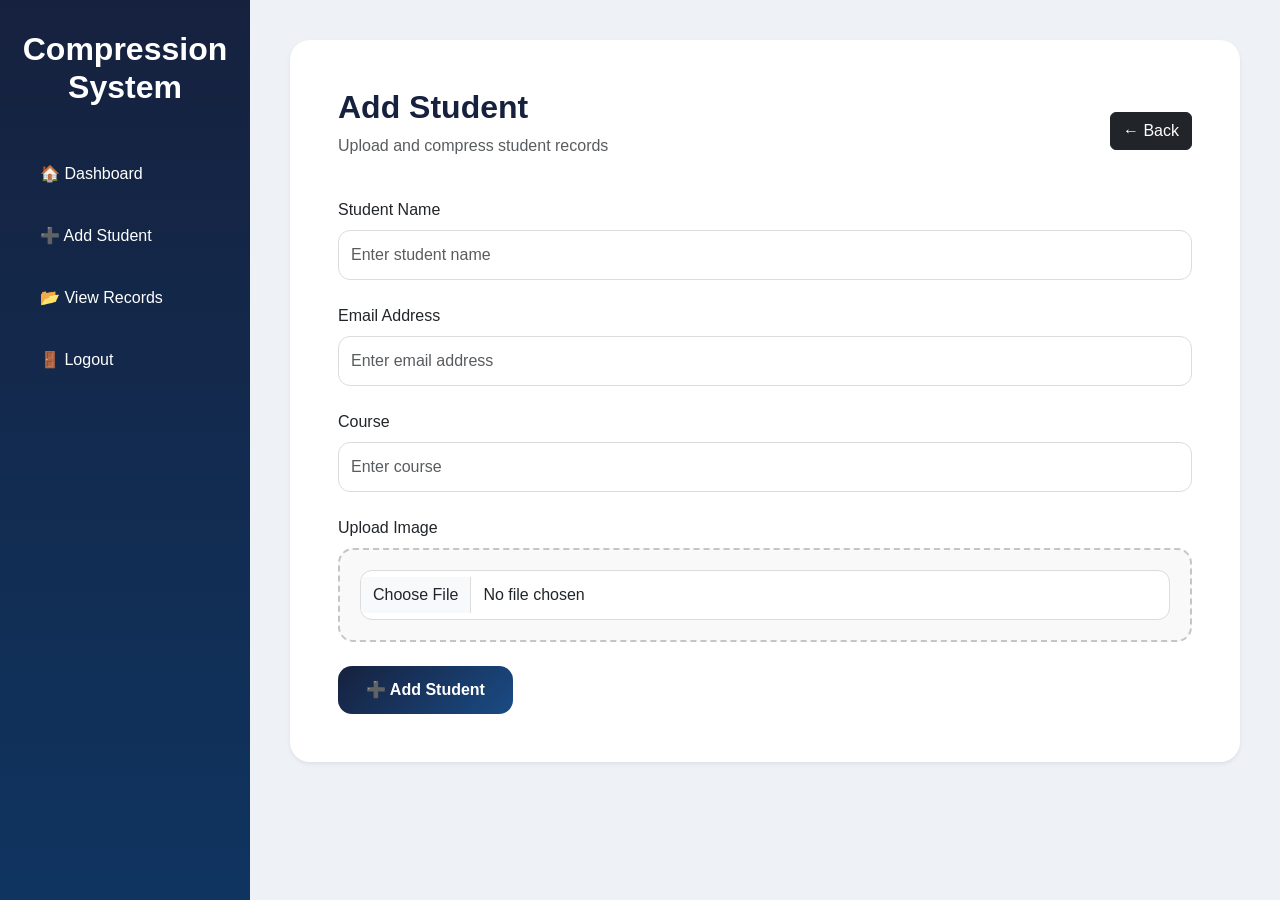
==== templates/add_student.html @ 1ff15000 "Initial Project Upload" ====
<!DOCTYPE html>
<html lang="en">
<head>
    <meta charset="UTF-8">
    <meta name="viewport" content="width=device-width, initial-scale=1.0">

    <title>Add Student</title>

    <!-- Bootstrap -->
    <link href="https://cdn.jsdelivr.net/npm/bootstrap@5.3.3/dist/css/bootstrap.min.css" rel="stylesheet">

    <style>

        body{
            margin: 0;
            background: #eef2f7;
            font-family: Arial, sans-serif;
        }

        /* Sidebar */
        .sidebar{
            width: 250px;
            height: 100vh;
            background: linear-gradient(to bottom, #16213e, #0f3460);
            position: fixed;
            padding-top: 30px;
        }

        .sidebar h2{
            color: white;
            text-align: center;
            margin-bottom: 40px;
            font-weight: bold;
        }

        .sidebar a{
            display: block;
            color: white;
            text-decoration: none;
            padding: 15px 25px;
            margin: 8px 15px;
            border-radius: 12px;
            transition: 0.3s;
            font-size: 16px;
        }

        .sidebar a:hover{
            background: rgba(255,255,255,0.15);
            transform: translateX(5px);
        }

        /* Main */
        .main{
            margin-left: 250px;
            padding: 40px;
        }

        .card{
            border: none;
            border-radius: 20px;
        }

        .main-title{
            font-weight: bold;
            color: #16213e;
        }

        /* Inputs */
        .form-control{
            border-radius: 12px;
            padding: 12px;
            border: 1px solid #dcdcdc;
        }

        .form-control:focus{
            box-shadow: none;
            border-color: #1a4b84;
        }

        /* Button */
        .btn-custom{
            background: linear-gradient(135deg, #16213e, #1a4b84);
            color: white;
            border: none;
            border-radius: 14px;
            padding: 12px 28px;
            font-weight: 600;
            transition: 0.3s;
        }

        .btn-custom:hover{
            background: linear-gradient(135deg, #1a4b84, #2563eb);
            color: white;
            transform: translateY(-2px);
        }

        .upload-box{
            border: 2px dashed #c5c5c5;
            border-radius: 15px;
            padding: 20px;
            background: #f9f9f9;
        }

    </style>

</head>

<body>

    <!-- Sidebar -->
    <div class="sidebar">

        <h2>
            Compression System
        </h2>

        <a href="/dashboard">
            🏠 Dashboard
        </a>

        <a href="/add_student">
            ➕ Add Student
        </a>

        <a href="/view_students">
            📂 View Records
        </a>

        <a href="/">
            🚪 Logout
        </a>

    </div>

    <!-- Main -->
    <div class="main">

        <div class="card shadow-sm p-5">

            <!-- Top -->
            <div class="d-flex justify-content-between align-items-center mb-4">

                <div>

                    <h2 class="main-title">
                        Add Student
                    </h2>

                    <p class="text-muted">
                        Upload and compress student records
                    </p>

                </div>

                <a href="/dashboard"
                   class="btn btn-dark">

                   ← Back

                </a>

            </div>

            <!-- Form -->
            <form method="POST"
                  enctype="multipart/form-data">

                <!-- Name -->
                <div class="mb-4">

                    <label class="form-label">
                        Student Name
                    </label>

                    <input type="text"
                           name="name"
                           class="form-control"
                           placeholder="Enter student name"
                           required>

                </div>

                <!-- Email -->
                <div class="mb-4">

                    <label class="form-label">
                        Email Address
                    </label>

                    <input type="email"
                           name="email"
                           class="form-control"
                           placeholder="Enter email address"
                           required>

                </div>

                <!-- Course -->
                <div class="mb-4">

                    <label class="form-label">
                        Course
                    </label>

                    <input type="text"
                           name="course"
                           class="form-control"
                           placeholder="Enter course"
                           required>

                </div>

                <!-- Upload -->
                <div class="mb-4">

                    <label class="form-label">
                        Upload Image
                    </label>

                    <div class="upload-box">

                        <input type="file"
                               name="file"
                               class="form-control"
                               required>

                    </div>

                </div>

                <!-- Button -->
                <button type="submit"
                        class="btn btn-custom">

                    ➕ Add Student

                </button>

            </form>

        </div>

    </div>

</body>
</html>
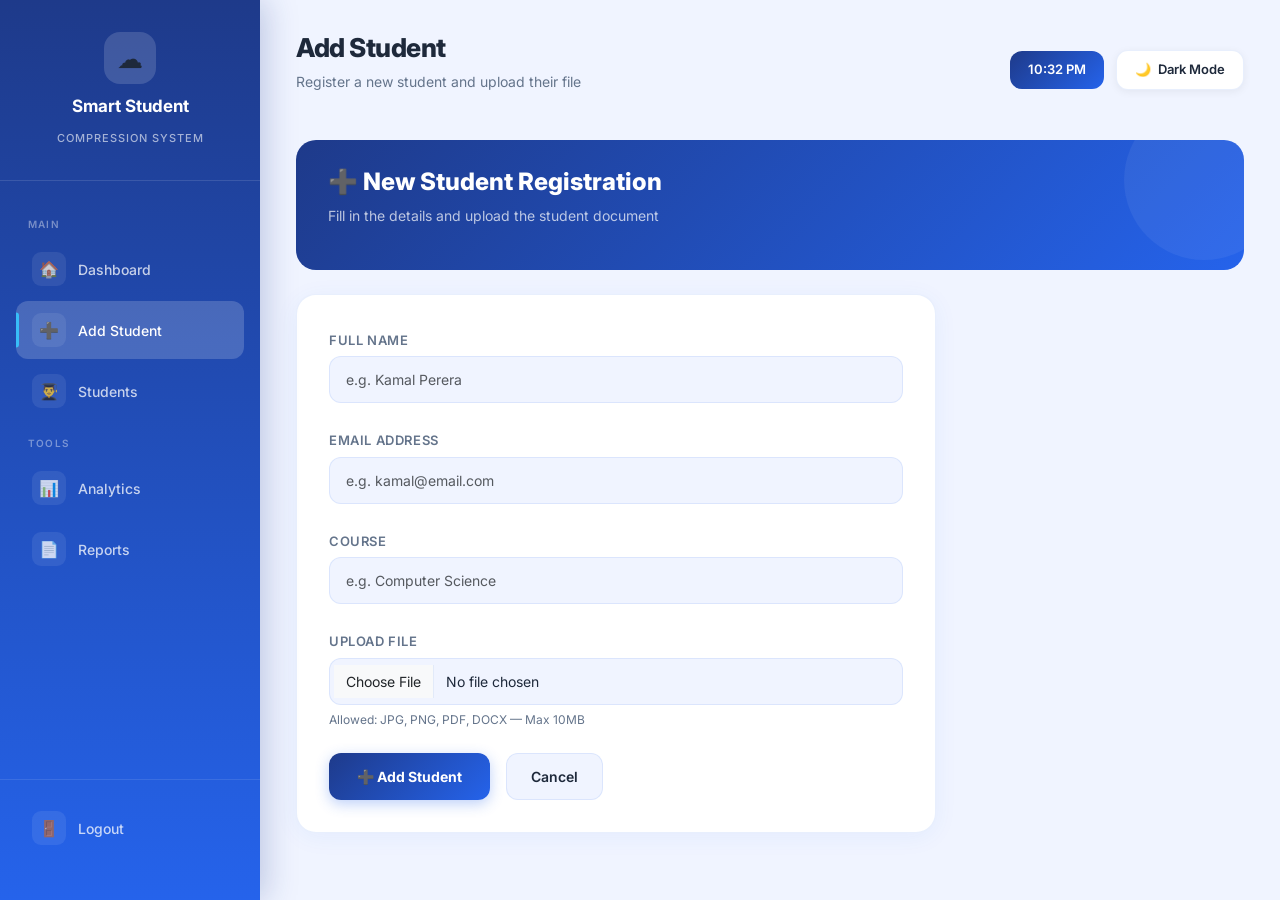
==== commit d29647f3: "NEW ADD STUDENT PAGE" ====
--- a/templates/add_student.html
+++ b/templates/add_student.html
@@ -3,244 +3,98 @@
 <head>
     <meta charset="UTF-8">
     <meta name="viewport" content="width=device-width, initial-scale=1.0">
-
     <title>Add Student</title>
-
-    <!-- Bootstrap -->
+    <link href="https://fonts.googleapis.com/css2?family=Inter:wght@400;500;600;700;800&display=swap" rel="stylesheet">
     <link href="https://cdn.jsdelivr.net/npm/bootstrap@5.3.3/dist/css/bootstrap.min.css" rel="stylesheet">
-
-    <style>
-
-        body{
-            margin: 0;
-            background: #eef2f7;
-            font-family: Arial, sans-serif;
-        }
-
-        /* Sidebar */
-        .sidebar{
-            width: 250px;
-            height: 100vh;
-            background: linear-gradient(to bottom, #16213e, #0f3460);
-            position: fixed;
-            padding-top: 30px;
-        }
-
-        .sidebar h2{
-            color: white;
-            text-align: center;
-            margin-bottom: 40px;
-            font-weight: bold;
-        }
-
-        .sidebar a{
-            display: block;
-            color: white;
-            text-decoration: none;
-            padding: 15px 25px;
-            margin: 8px 15px;
-            border-radius: 12px;
-            transition: 0.3s;
-            font-size: 16px;
-        }
-
-        .sidebar a:hover{
-            background: rgba(255,255,255,0.15);
-            transform: translateX(5px);
-        }
-
-        /* Main */
-        .main{
-            margin-left: 250px;
-            padding: 40px;
-        }
-
-        .card{
-            border: none;
-            border-radius: 20px;
-        }
-
-        .main-title{
-            font-weight: bold;
-            color: #16213e;
-        }
-
-        /* Inputs */
-        .form-control{
-            border-radius: 12px;
-            padding: 12px;
-            border: 1px solid #dcdcdc;
-        }
-
-        .form-control:focus{
-            box-shadow: none;
-            border-color: #1a4b84;
-        }
-
-        /* Button */
-        .btn-custom{
-            background: linear-gradient(135deg, #16213e, #1a4b84);
-            color: white;
-            border: none;
-            border-radius: 14px;
-            padding: 12px 28px;
-            font-weight: 600;
-            transition: 0.3s;
-        }
-
-        .btn-custom:hover{
-            background: linear-gradient(135deg, #1a4b84, #2563eb);
-            color: white;
-            transform: translateY(-2px);
-        }
-
-        .upload-box{
-            border: 2px dashed #c5c5c5;
-            border-radius: 15px;
-            padding: 20px;
-            background: #f9f9f9;
-        }
-
-    </style>
-
+    <link rel="stylesheet" href="/static/css/style.css">
 </head>
-
 <body>
 
-    <!-- Sidebar -->
-    <div class="sidebar">
+    <!-- SIDEBAR -->
+    <aside class="sidebar">
+        <div class="sidebar-logo">
+            <div class="logo-icon">☁</div>
+            <h2>Smart Student</h2>
+            <span>Compression System</span>
+        </div>
+        <nav class="sidebar-nav">
+            <div class="nav-label">Main</div>
+            <a href="/dashboard"><span class="nav-icon">🏠</span> Dashboard</a>
+            <a href="/add_student" class="active"><span class="nav-icon">➕</span> Add Student</a>
+            <a href="/view_students"><span class="nav-icon">👨‍🎓</span> Students</a>
+            <div class="nav-label">Tools</div>
+            <a href="/analytics"><span class="nav-icon">📊</span> Analytics</a>
+            <a href="/export_pdf"><span class="nav-icon">📄</span> Reports</a>
+        </nav>
+        <div class="sidebar-footer">
+            <a href="/"><span class="nav-icon">🚪</span> Logout</a>
+        </div>
+    </aside>
 
-        <h2>
-            Compression System
-        </h2>
+    <!-- MAIN -->
+    <main class="main">
 
-        <a href="/dashboard">
-            🏠 Dashboard
-        </a>
+        <div class="topbar anim-fade-in">
+            <div class="topbar-left">
+                <h1>Add Student</h1>
+                <p>Register a new student and upload their file</p>
+            </div>
+            <div class="topbar-right">
+                <div class="badge-time" id="liveClock">—</div>
+                <button class="dark-toggle" onclick="toggleDark()">
+                    <span id="darkIcon">🌙</span> Dark Mode
+                </button>
+            </div>
+        </div>
 
-        <a href="/add_student">
-            ➕ Add Student
-        </a>
+        <div class="page-header anim-slide-up">
+            <h1>➕ New Student Registration</h1>
+            <p>Fill in the details and upload the student document</p>
+        </div>
 
-        <a href="/view_students">
-            📂 View Records
-        </a>
+        <div class="card-glass form-card anim-slide-up delay-1" style="max-width: 640px;">
+            <form method="POST" action="/add_student" enctype="multipart/form-data">
 
-        <a href="/">
-            🚪 Logout
-        </a>
-
-    </div>
-
-    <!-- Main -->
-    <div class="main">
-
-        <div class="card shadow-sm p-5">
-
-            <!-- Top -->
-            <div class="d-flex justify-content-between align-items-center mb-4">
-
-                <div>
-
-                    <h2 class="main-title">
-                        Add Student
-                    </h2>
-
-                    <p class="text-muted">
-                        Upload and compress student records
-                    </p>
-
+                <div class="mb-4">
+                    <label class="form-label">Full Name</label>
+                    <input type="text" name="name" class="form-control" placeholder="e.g. Kamal Perera" required>
                 </div>
 
-                <a href="/dashboard"
-                   class="btn btn-dark">
-
-                   ← Back
-
-                </a>
-
-            </div>
-
-            <!-- Form -->
-            <form method="POST"
-                  enctype="multipart/form-data">
-
-                <!-- Name -->
                 <div class="mb-4">
-
-                    <label class="form-label">
-                        Student Name
-                    </label>
-
-                    <input type="text"
-                           name="name"
-                           class="form-control"
-                           placeholder="Enter student name"
-                           required>
-
+                    <label class="form-label">Email Address</label>
+                    <input type="email" name="email" class="form-control" placeholder="e.g. kamal@email.com" required>
                 </div>
 
-                <!-- Email -->
                 <div class="mb-4">
-
-                    <label class="form-label">
-                        Email Address
-                    </label>
-
-                    <input type="email"
-                           name="email"
-                           class="form-control"
-                           placeholder="Enter email address"
-                           required>
-
+                    <label class="form-label">Course</label>
+                    <input type="text" name="course" class="form-control" placeholder="e.g. Computer Science" required>
                 </div>
 
-                <!-- Course -->
                 <div class="mb-4">
-
-                    <label class="form-label">
-                        Course
-                    </label>
-
-                    <input type="text"
-                           name="course"
-                           class="form-control"
-                           placeholder="Enter course"
-                           required>
-
+                    <label class="form-label">Upload File</label>
+                    <input type="file" name="file" class="form-control" accept=".png,.jpg,.jpeg,.pdf,.docx" required>
+                    <small style="color:var(--muted);font-size:12px;margin-top:6px;display:block;">
+                        Allowed: JPG, PNG, PDF, DOCX — Max 10MB
+                    </small>
                 </div>
 
-                <!-- Upload -->
-                <div class="mb-4">
-
-                    <label class="form-label">
-                        Upload Image
-                    </label>
-
-                    <div class="upload-box">
-
-                        <input type="file"
-                               name="file"
-                               class="form-control"
-                               required>
-
-                    </div>
-
+                <div class="d-flex gap-3 mt-4">
+                    <button type="submit" class="btn-primary-custom">➕ Add Student</button>
+                    <a href="/view_students" class="btn-secondary-custom">Cancel</a>
                 </div>
 
-                <!-- Button -->
-                <button type="submit"
-                        class="btn btn-custom">
-
-                    ➕ Add Student
-
-                </button>
-
             </form>
-
         </div>
 
-    </div>
+    </main>
 
+    <script>
+        function updateClock() {
+            document.getElementById('liveClock').textContent =
+                new Date().toLocaleTimeString([], { hour: '2-digit', minute: '2-digit' });
+        }
+        updateClock(); setInterval(updateClock, 1000);
+        function toggleDark() { document.body.classList.toggle('dark'); }
+    </script>
 </body>
 </html>
--- a/static/css/style.css
+++ b/static/css/style.css
@@ -0,0 +1,480 @@
+/* ─── ROOT VARIABLES ─── */
+:root {
+    --navy:       #1E3A8A;
+    --blue:       #2563EB;
+    --blue-light: #3B82F6;
+    --accent:     #38BDF8;
+    --green:      #34D399;
+    --bg:         #F0F4FF;
+    --surface:    #FFFFFF;
+    --text:       #1E293B;
+    --muted:      #64748B;
+    --border:     rgba(37,99,235,.10);
+    --sidebar-w:  260px;
+}
+
+*, *::before, *::after {
+    box-sizing: border-box;
+    margin: 0;
+    padding: 0;
+}
+
+body {
+    font-family: 'Inter', sans-serif;
+    background: var(--bg);
+    color: var(--text);
+    transition: background .3s, color .3s;
+}
+
+/* ─── DARK MODE ─── */
+body.dark {
+    --bg:      #0D1117;
+    --surface: #161B22;
+    --text:    #E6EDF3;
+    --muted:   #8B949E;
+    --border:  rgba(255,255,255,.07);
+}
+body.dark .sidebar {
+    background: linear-gradient(180deg,#0D1117,#161B22);
+    border-right: 1px solid var(--border);
+}
+body.dark .card-glass { background: var(--surface); }
+body.dark .action-btn { background: var(--surface); color: var(--text); }
+body.dark input,
+body.dark select,
+body.dark textarea {
+    background: #1e1e2e;
+    color: var(--text);
+    border-color: var(--border);
+}
+
+/* ─── SIDEBAR ─── */
+.sidebar {
+    width: var(--sidebar-w);
+    height: 100vh;
+    position: fixed;
+    left: 0; top: 0;
+    background: linear-gradient(180deg, var(--navy) 0%, var(--blue) 100%);
+    padding: 32px 0;
+    display: flex;
+    flex-direction: column;
+    box-shadow: 5px 0 30px rgba(30,58,138,.25);
+    z-index: 100;
+}
+
+.sidebar-logo {
+    text-align: center;
+    padding: 0 24px 32px;
+    border-bottom: 1px solid rgba(255,255,255,.12);
+}
+
+.sidebar-logo .logo-icon {
+    width: 52px; height: 52px;
+    background: rgba(255,255,255,.15);
+    border-radius: 16px;
+    display: flex; align-items: center; justify-content: center;
+    font-size: 26px;
+    margin: 0 auto 12px;
+}
+
+.sidebar-logo h2 {
+    color: #fff;
+    font-size: 17px;
+    font-weight: 700;
+}
+
+.sidebar-logo span {
+    color: rgba(255,255,255,.6);
+    font-size: 11px;
+    font-weight: 500;
+    text-transform: uppercase;
+    letter-spacing: 1px;
+}
+
+.sidebar-nav { flex: 1; padding: 20px 16px; }
+
+.nav-label {
+    color: rgba(255,255,255,.4);
+    font-size: 10px;
+    font-weight: 600;
+    text-transform: uppercase;
+    letter-spacing: 1.2px;
+    padding: 0 12px;
+    margin: 16px 0 8px;
+}
+
+.sidebar a {
+    display: flex;
+    align-items: center;
+    gap: 12px;
+    padding: 12px 16px;
+    margin: 3px 0;
+    color: rgba(255,255,255,.75);
+    text-decoration: none;
+    border-radius: 12px;
+    font-size: 14px;
+    font-weight: 500;
+    transition: all .25s ease;
+    position: relative;
+    overflow: hidden;
+}
+
+.sidebar a .nav-icon {
+    width: 34px; height: 34px;
+    display: flex; align-items: center; justify-content: center;
+    border-radius: 9px;
+    background: rgba(255,255,255,.08);
+    font-size: 16px;
+    flex-shrink: 0;
+    transition: all .25s ease;
+}
+
+.sidebar a:hover {
+    color: #fff;
+    background: rgba(255,255,255,.13);
+    transform: translateX(4px);
+}
+
+.sidebar a:hover .nav-icon { background: rgba(255,255,255,.2); }
+
+.sidebar a.active { color: #fff; background: rgba(255,255,255,.18); }
+
+.sidebar a.active::before {
+    content: '';
+    position: absolute;
+    left: 0; top: 50%;
+    transform: translateY(-50%);
+    width: 3px; height: 60%;
+    background: var(--accent);
+    border-radius: 0 4px 4px 0;
+}
+
+.sidebar-footer {
+    padding: 16px 16px 8px;
+    border-top: 1px solid rgba(255,255,255,.1);
+}
+
+/* ─── MAIN LAYOUT ─── */
+.main { margin-left: var(--sidebar-w); padding: 32px 36px; min-height: 100vh; }
+
+/* ─── TOP BAR ─── */
+.topbar {
+    display: flex;
+    align-items: center;
+    justify-content: space-between;
+    margin-bottom: 32px;
+}
+
+.topbar-left h1 { font-size: 26px; font-weight: 800; letter-spacing: -.5px; }
+.topbar-left p  { color: var(--muted); font-size: 14px; margin-top: 2px; }
+
+.topbar-right { display: flex; align-items: center; gap: 12px; }
+
+.badge-time {
+    background: linear-gradient(135deg, var(--navy), var(--blue));
+    color: #fff;
+    padding: 9px 18px;
+    border-radius: 12px;
+    font-size: 13px;
+    font-weight: 600;
+}
+
+.dark-toggle {
+    background: var(--surface);
+    border: 1px solid var(--border);
+    color: var(--text);
+    padding: 9px 18px;
+    border-radius: 12px;
+    font-size: 13px;
+    font-weight: 600;
+    cursor: pointer;
+    display: flex;
+    align-items: center;
+    gap: 7px;
+    transition: all .2s;
+    box-shadow: 0 2px 8px rgba(0,0,0,.06);
+}
+
+.dark-toggle:hover { transform: translateY(-2px); }
+
+/* ─── GLASS CARD ─── */
+.card-glass {
+    background: var(--surface);
+    border: 1px solid var(--border);
+    border-radius: 20px;
+    box-shadow: 0 4px 24px rgba(37,99,235,.06);
+    transition: transform .3s ease, box-shadow .3s ease;
+}
+
+.card-glass:hover {
+    transform: translateY(-4px);
+    box-shadow: 0 12px 36px rgba(37,99,235,.12);
+}
+
+/* ─── PAGE TITLE CARD ─── */
+.page-header {
+    background: linear-gradient(135deg, var(--navy), var(--blue));
+    border-radius: 20px;
+    padding: 28px 32px;
+    margin-bottom: 24px;
+    color: #fff;
+    position: relative;
+    overflow: hidden;
+}
+
+.page-header::after {
+    content: '';
+    position: absolute;
+    top: -40px; right: -40px;
+    width: 160px; height: 160px;
+    background: rgba(255,255,255,.06);
+    border-radius: 50%;
+}
+
+.page-header h1 { font-size: 24px; font-weight: 800; }
+.page-header p  { color: rgba(255,255,255,.7); font-size: 14px; margin-top: 4px; }
+
+/* ─── FORM STYLES ─── */
+.form-card { padding: 32px; }
+
+.form-label {
+    font-size: 13px;
+    font-weight: 600;
+    color: var(--muted);
+    text-transform: uppercase;
+    letter-spacing: .6px;
+    margin-bottom: 6px;
+}
+
+.form-control, .form-select {
+    border: 1.5px solid var(--border);
+    border-radius: 12px;
+    padding: 12px 16px;
+    font-size: 14px;
+    font-family: 'Inter', sans-serif;
+    transition: all .2s;
+    background: var(--bg);
+    color: var(--text);
+}
+
+.form-control:focus, .form-select:focus {
+    border-color: var(--blue);
+    box-shadow: 0 0 0 4px rgba(37,99,235,.1);
+    outline: none;
+    background: var(--surface);
+}
+
+/* ─── BUTTONS ─── */
+.btn-primary-custom {
+    background: linear-gradient(135deg, var(--navy), var(--blue));
+    color: #fff;
+    border: none;
+    border-radius: 12px;
+    padding: 13px 28px;
+    font-size: 14px;
+    font-weight: 700;
+    cursor: pointer;
+    transition: all .25s ease;
+    box-shadow: 0 4px 14px rgba(37,99,235,.3);
+    display: inline-flex;
+    align-items: center;
+    gap: 8px;
+    text-decoration: none;
+}
+
+.btn-primary-custom:hover {
+    transform: translateY(-3px);
+    box-shadow: 0 8px 22px rgba(37,99,235,.4);
+    color: #fff;
+}
+
+.btn-secondary-custom {
+    background: var(--bg);
+    color: var(--text);
+    border: 1.5px solid var(--border);
+    border-radius: 12px;
+    padding: 12px 24px;
+    font-size: 14px;
+    font-weight: 600;
+    cursor: pointer;
+    transition: all .25s;
+    text-decoration: none;
+    display: inline-flex;
+    align-items: center;
+    gap: 8px;
+}
+
+.btn-secondary-custom:hover {
+    background: var(--surface);
+    transform: translateY(-2px);
+    color: var(--text);
+}
+
+.btn-danger-custom {
+    background: rgba(239,68,68,.1);
+    color: #EF4444;
+    border: 1.5px solid rgba(239,68,68,.2);
+    border-radius: 10px;
+    padding: 8px 16px;
+    font-size: 13px;
+    font-weight: 600;
+    cursor: pointer;
+    transition: all .2s;
+    text-decoration: none;
+    display: inline-flex;
+    align-items: center;
+    gap: 6px;
+}
+
+.btn-danger-custom:hover {
+    background: #EF4444;
+    color: #fff;
+    border-color: #EF4444;
+}
+
+.btn-edit-custom {
+    background: rgba(37,99,235,.1);
+    color: var(--blue);
+    border: 1.5px solid rgba(37,99,235,.2);
+    border-radius: 10px;
+    padding: 8px 16px;
+    font-size: 13px;
+    font-weight: 600;
+    cursor: pointer;
+    transition: all .2s;
+    text-decoration: none;
+    display: inline-flex;
+    align-items: center;
+    gap: 6px;
+}
+
+.btn-edit-custom:hover {
+    background: var(--blue);
+    color: #fff;
+}
+
+/* ─── TABLE ─── */
+.table-card { padding: 0; overflow: hidden; }
+
+.table-header {
+    padding: 24px 28px;
+    border-bottom: 1px solid var(--border);
+    display: flex;
+    align-items: center;
+    justify-content: space-between;
+    flex-wrap: wrap;
+    gap: 12px;
+}
+
+.table-header h4 { font-size: 16px; font-weight: 700; }
+
+.search-box {
+    display: flex;
+    align-items: center;
+    gap: 10px;
+    background: var(--bg);
+    border: 1.5px solid var(--border);
+    border-radius: 12px;
+    padding: 10px 16px;
+}
+
+.search-box input {
+    border: none;
+    background: transparent;
+    font-size: 14px;
+    color: var(--text);
+    outline: none;
+    width: 220px;
+    font-family: 'Inter', sans-serif;
+}
+
+.search-box input::placeholder { color: var(--muted); }
+
+.data-table { width: 100%; border-collapse: collapse; }
+
+.data-table thead tr {
+    background: rgba(37,99,235,.04);
+    border-bottom: 1.5px solid var(--border);
+}
+
+.data-table thead th {
+    padding: 14px 20px;
+    font-size: 11px;
+    font-weight: 700;
+    color: var(--muted);
+    text-transform: uppercase;
+    letter-spacing: .8px;
+    text-align: left;
+}
+
+.data-table tbody tr {
+    border-bottom: 1px solid var(--border);
+    transition: background .2s;
+}
+
+.data-table tbody tr:hover { background: rgba(37,99,235,.03); }
+.data-table tbody tr:last-child { border-bottom: none; }
+
+.data-table tbody td {
+    padding: 16px 20px;
+    font-size: 14px;
+    color: var(--text);
+    vertical-align: middle;
+}
+
+/* ─── BADGE ─── */
+.badge-local {
+    background: rgba(52,211,153,.15);
+    color: #10B981;
+    padding: 4px 12px;
+    border-radius: 100px;
+    font-size: 11px;
+    font-weight: 700;
+}
+
+.badge-cloud {
+    background: rgba(56,189,248,.15);
+    color: #0EA5E9;
+    padding: 4px 12px;
+    border-radius: 100px;
+    font-size: 11px;
+    font-weight: 700;
+}
+
+/* ─── ANIMATIONS ─── */
+@keyframes slideUp {
+    from { opacity: 0; transform: translateY(24px); }
+    to   { opacity: 1; transform: translateY(0); }
+}
+
+@keyframes fadeIn {
+    from { opacity: 0; }
+    to   { opacity: 1; }
+}
+
+@keyframes scaleIn {
+    from { opacity: 0; transform: scale(.94); }
+    to   { opacity: 1; transform: scale(1); }
+}
+
+.anim-slide-up  { animation: slideUp .5s ease both; }
+.anim-scale-in  { animation: scaleIn .45s ease both; }
+.anim-fade-in   { animation: fadeIn .4s ease both; }
+
+.delay-1 { animation-delay: .08s; }
+.delay-2 { animation-delay: .16s; }
+.delay-3 { animation-delay: .24s; }
+.delay-4 { animation-delay: .32s; }
+.delay-5 { animation-delay: .40s; }
+
+@media (max-width: 900px) {
+    .main { margin-left: 0; padding: 20px; }
+    .sidebar { display: none; }
+}
+
+@media (prefers-reduced-motion: reduce) {
+    *, *::before, *::after {
+        animation-duration: .01ms !important;
+        transition-duration: .01ms !important;
+    }
+}
